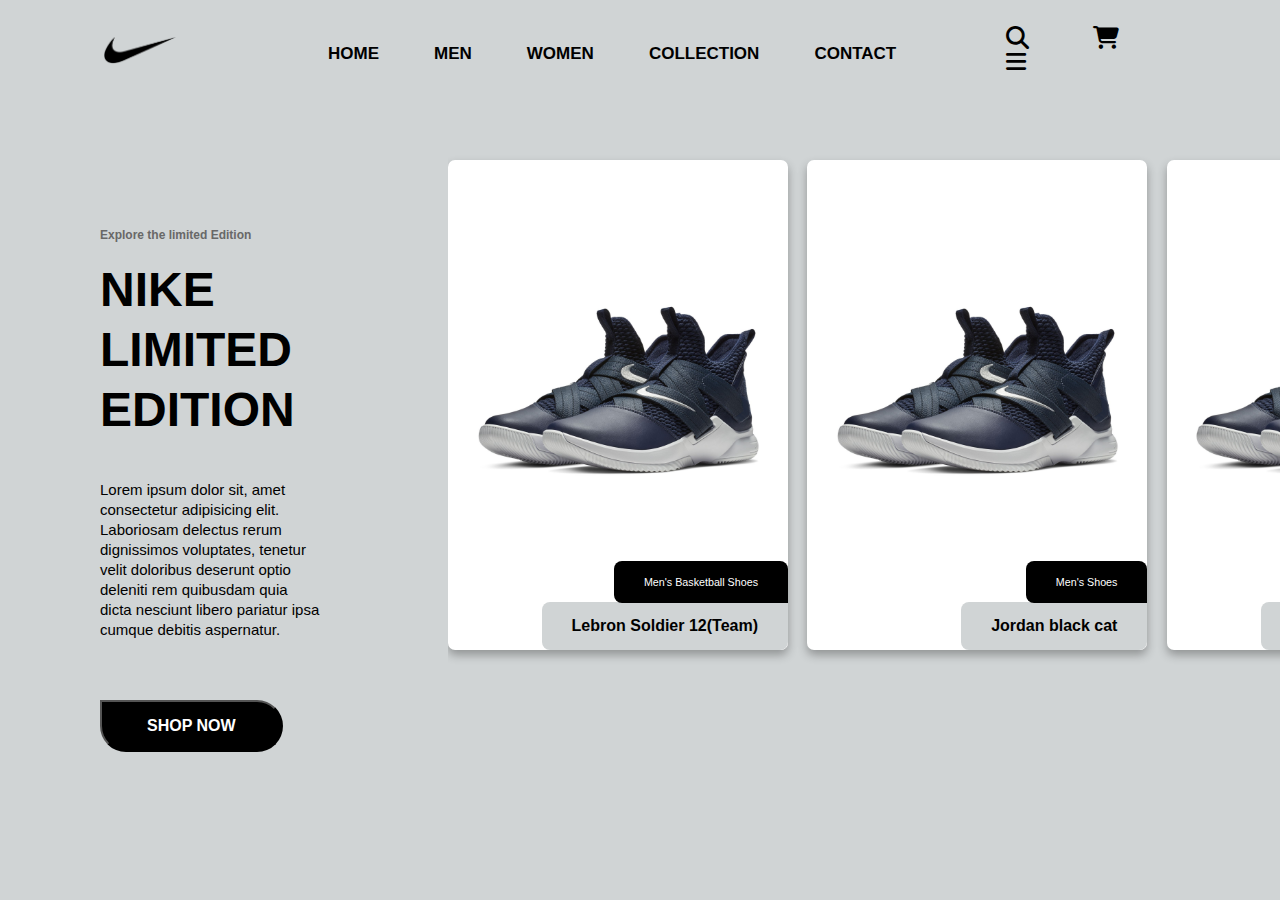
==== Level 1/Task-3/index.html @ 2825ca18 "Task-3" ====
<!DOCTYPE html>
<html lang="en">
<head>
    <meta charset="UTF-8">
    <meta name="viewport" content="width=device-width, initial-scale=1.0">
    <title>Nike</title>
    <link rel="stylesheet" href="https://cdnjs.cloudflare.com/ajax/libs/font-awesome/4.7.0/css/font-awesome.min.css">
    <link rel="stylesheet" href="https://cdnjs.cloudflare.com/ajax/libs/font-awesome/6.5.1/css/all.min.css"/>
    <link rel="stylesheet" href="Style.css">
</head>
<body>
    <div id="main">
        <div id="nav"> 
            <div id="nav-prt1">
                <img src="image/nike logo.png" alt="">
                <p>Home</p>
                <p>Men</p>
                <p>Women</p>
                <p>Collection</p>
                <p>Contact<p>
            </div>
            <div id="nav-prt2">
                <i class="fa-solid fa-magnifying-glass"></i>
                <i class="fa-solid fa-cart-shopping"></i>
                <i class="fa-solid fa-bars"></i>
            </div>
        </div>
        <div id="content">
            <div id="left">
                <h5>Explore the limited Edition</h5>
                <h1>Nike Limited Edition</h1>
                <p>Lorem ipsum dolor sit, amet consectetur adipisicing elit. Laboriosam delectus rerum dignissimos voluptates, tenetur velit doloribus deserunt optio deleniti rem quibusdam quia dicta nesciunt libero pariatur ipsa cumque debitis aspernatur.</p>
                <button>Shop now</button>
            </div>
            <div id="right">
                <div class="elem">
                    <img src="image/Image-1.jpg" alt="Lebron Soldier 12(Team)">
                    <h4>Lebron Soldier 12(Team)</h4>
                    <h6>Men's Basketball Shoes</h6>
                </div>
                <div class="elem">
                    <img src="image/Image-1.jpg" alt="Lebron Soldier 12(Team)">
                    <h4>Jordan black cat</h4>
                    <h6>Men's Shoes</h6>
                </div>
                <div class="elem">
                    <img src="image/Image-1.jpg" alt="Lebron Soldier 12(Team)">
                    <h4>Lebron Soldier 12(Team)</h4>
                    <h6>Men's Basketball Shoes</h6>
                </div>
                <div class="elem">
                    <img src="image/Image-1.jpg" alt="Lebron Soldier 12(Team)">
                    <h4>Lebron Soldier 12(Team)</h4>
                    <h6>Men's Basketball Shoes</h6>
                </div>
                <div class="elem">
                    <img src="image/Image-1.jpg" alt="Lebron Soldier 12(Team)">
                    <h4>Lebron Soldier 12(Team)</h4>
                    <h6>Men's Basketball Shoes</h6>
                </div>
            </div>
        </div>
    </div>
</body>
</html>
---- Level 1/Task-3/Style.css ----
*{
    margin: 0;
    padding: 0;
    box-sizing: border-box;
    font-family: 'Open Sans', 'Helvetica Neue', sans-serif;
}

html,body{
    height: 100%;
    width: 100%;
}

#main{
    height: 100%;
    width: 100%;
    background-color: #D0D4D5;
    position: relative;
}

#nav{
    height: 100px;
    width: 100%;
    padding: 0 80px;
    display: flex;
    align-items: center;
    justify-content: space-between;
}

#nav img{
    height: 30px;
    margin-right: 150px;
    margin-left: 22px;
}

#nav-prt1{
    display: flex;
    align-items:center;
    justify-content: center;
}

#nav-prt1 p{
    margin-top: 8px;
    margin-right: 55px;
    font-size: 17px;
    text-transform: uppercase;
    font-weight: 550;
}
#nav-prt2 i{
    margin-right: 59px;
    font-size: 23px;
    font-weight: 550;
}

#content{
    width: 100%;
    height: calc(100% - 110px);
    position: relative;
    display: flex;
}

#left{
    width: 35%;
    height: 100%;
    padding: 70px 100px;
}

#left h5{
    font-size: 12px;
    margin: 50px 0 10px 0;
    color: #686868;
    line-height: 30px;
}

#left h1{
    font-size: 48px;
    text-transform: uppercase;
    line-height: 60px;
    margin-bottom: 40px;
}

#left p{
    font-size: 15px;
    width: 90%;
    margin-bottom: 60px;
    line-height: 20px;
}

#left button{
    background-color: black;
    color: #fff;
    font-size: 16px;
    font-weight: 600;
    padding: 15px 45px;
    border-radius: 50px;
    border-top-left-radius: 0px;
    text-transform: uppercase;
}
#right{
    padding: 60px 0;
    height: 100%;
    width: 65%;
    position: relative;
    white-space: nowrap;
    overflow-x: auto;
}

#right::-webkit-scrollbar{
    display: none;
}
.elem{
    height: 490px;
    width: 340px;
    background-color: #fff;
    position: relative;
    border-radius: 7px;
    box-shadow:  0 5px 10px rgba(0, 0, 0, 0.3);
    display: inline-block;
    margin-right: 15px;
}

.elem img{
    height: 70%;
    width: 100%;
    top: 10%;
    object-fit: cover;
    position: absolute;
}

.elem h4{
    position: absolute;
    bottom: 0;
    right: 0;
    background-color: #D0D4D5;
    padding: 15px 30px;
    border-radius: 8px;
    border-top-right-radius: 0;
}

.elem h6{
    position: absolute;
    bottom: 9.5%;
    right: 0;
    background-color: #000000;
    color: #fff;
    padding: 15px 30px;
    border-radius: 8px;
    border-bottom-right-radius: 0;
    font-weight: 500;
}
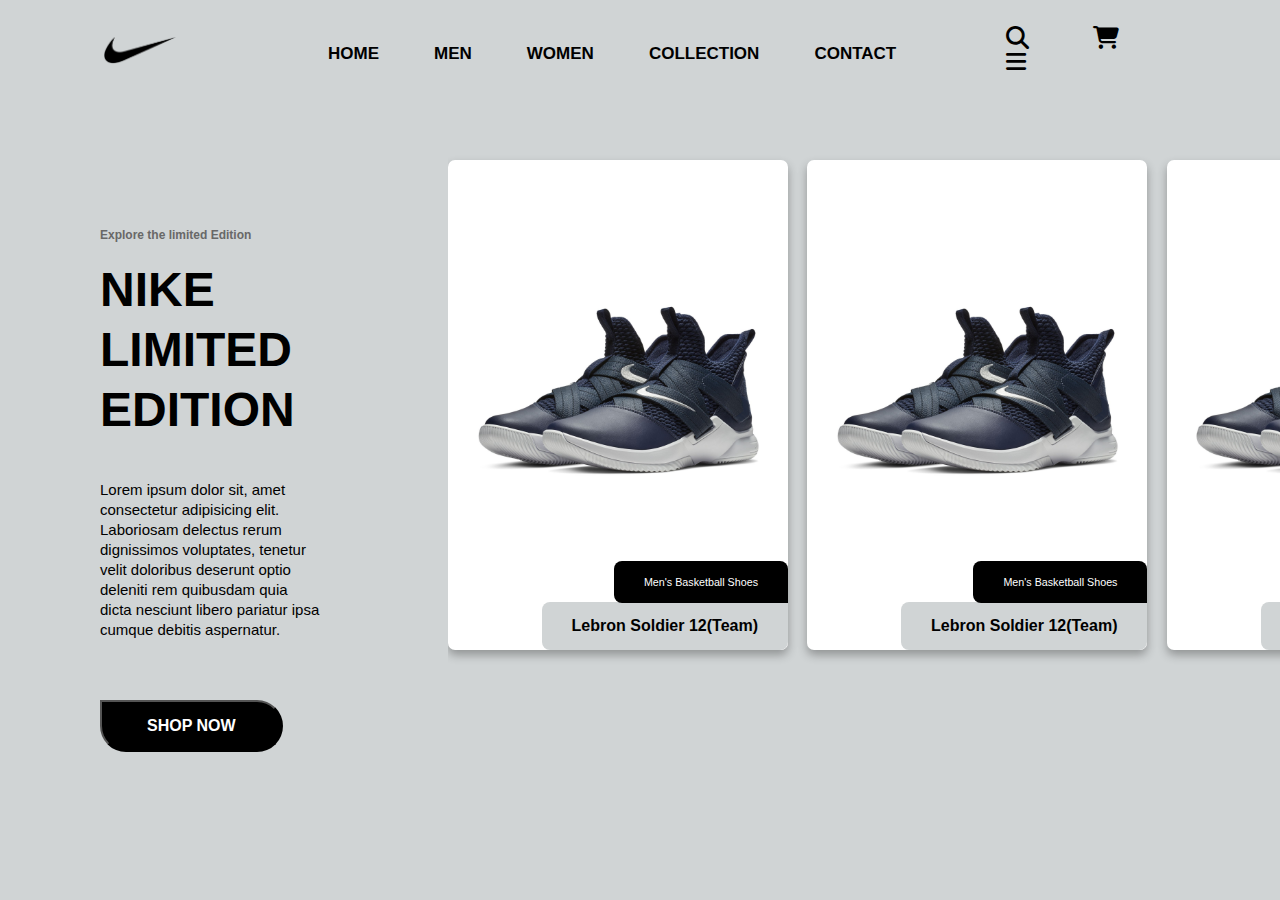
==== commit ca169903: "Task-3" ====
--- a/Level 1/Task-3/index.html
+++ b/Level 1/Task-3/index.html
@@ -40,8 +40,8 @@
                 </div>
                 <div class="elem">
                     <img src="image/Image-1.jpg" alt="Lebron Soldier 12(Team)">
-                    <h4>Jordan black cat</h4>
-                    <h6>Men's Shoes</h6>
+                    <h4>Lebron Soldier 12(Team)</h4>
+                    <h6>Men's Basketball Shoes</h6>
                 </div>
                 <div class="elem">
                     <img src="image/Image-1.jpg" alt="Lebron Soldier 12(Team)">
--- a/Level 1/Task-3/Style.css
+++ b/Level 1/Task-3/Style.css
@@ -44,6 +44,7 @@
     font-size: 17px;
     text-transform: uppercase;
     font-weight: 550;
+    cursor: pointer;
 }
 #nav-prt2 i{
     margin-right: 59px;
@@ -95,6 +96,7 @@
     border-top-left-radius: 0px;
     text-transform: uppercase;
 }
+
 #right{
     padding: 60px 0;
     height: 100%;
@@ -107,6 +109,7 @@
 #right::-webkit-scrollbar{
     display: none;
 }
+
 .elem{
     height: 490px;
     width: 340px;
